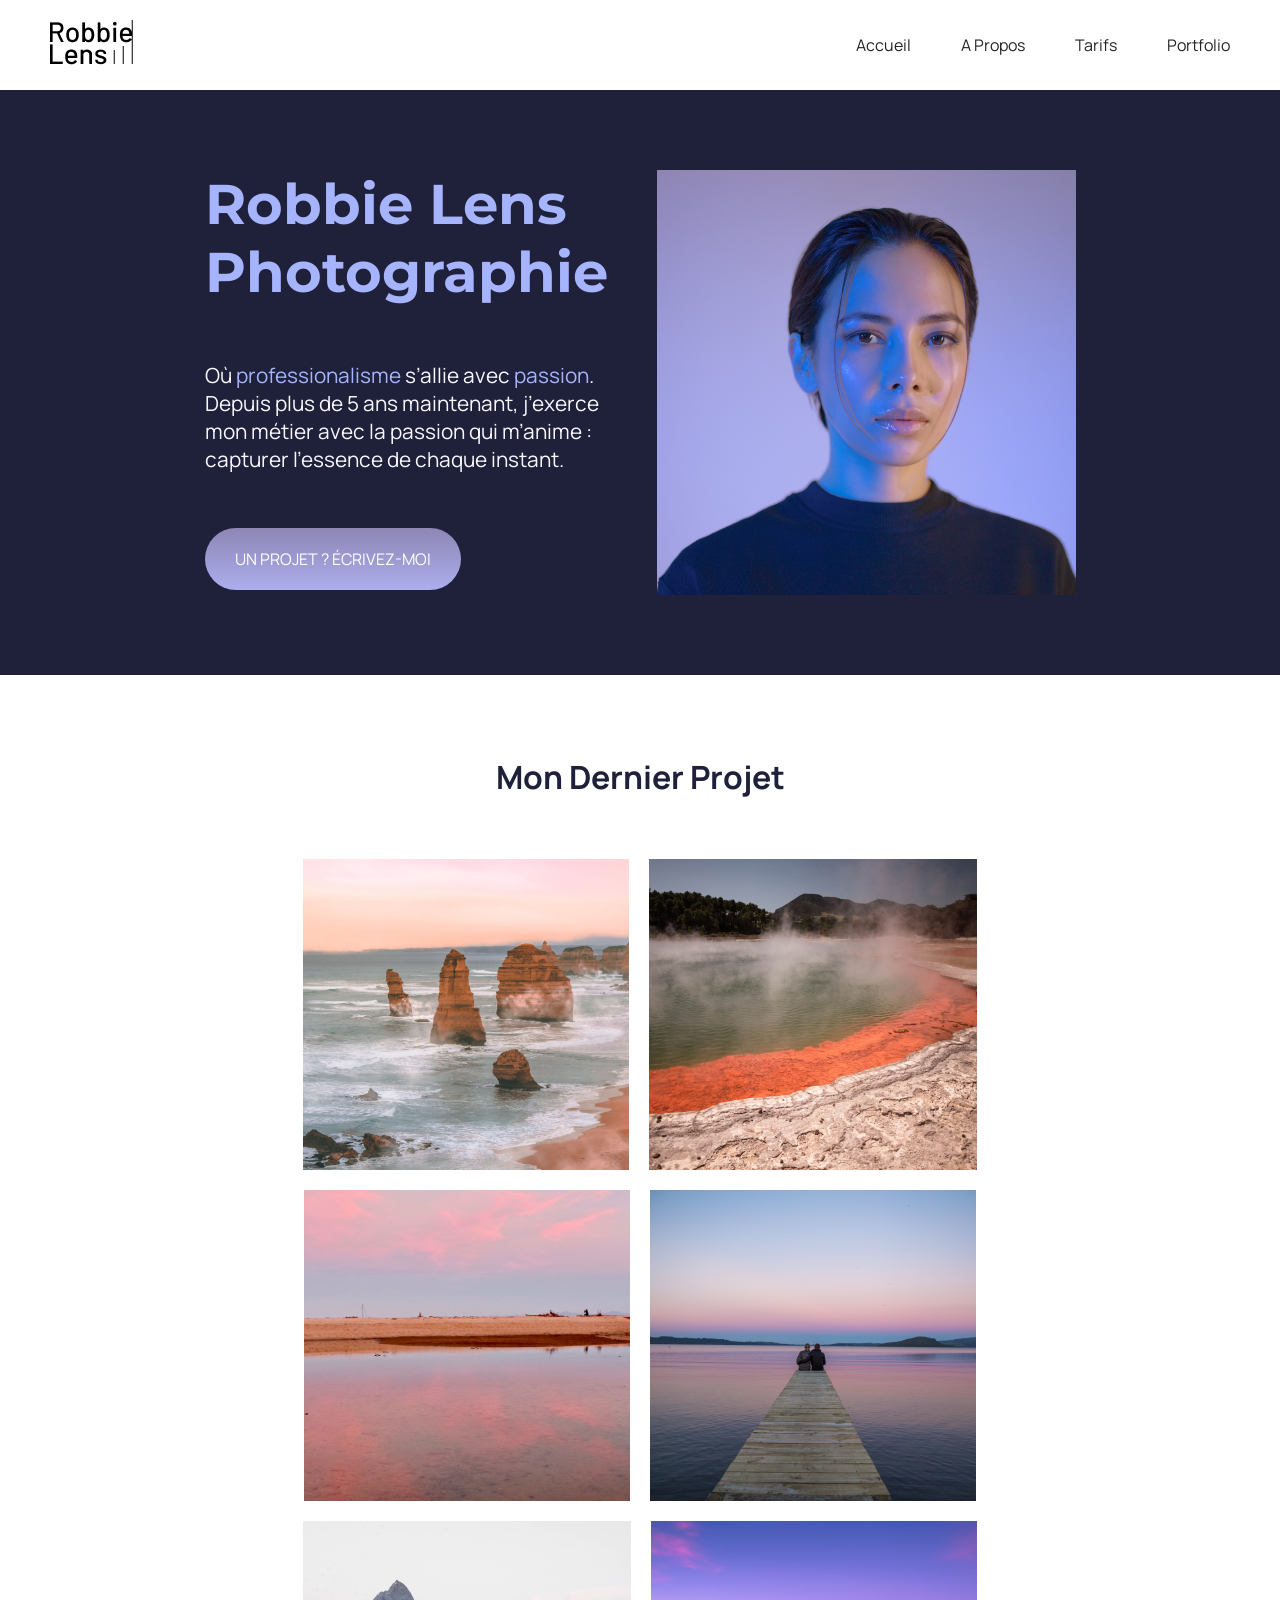
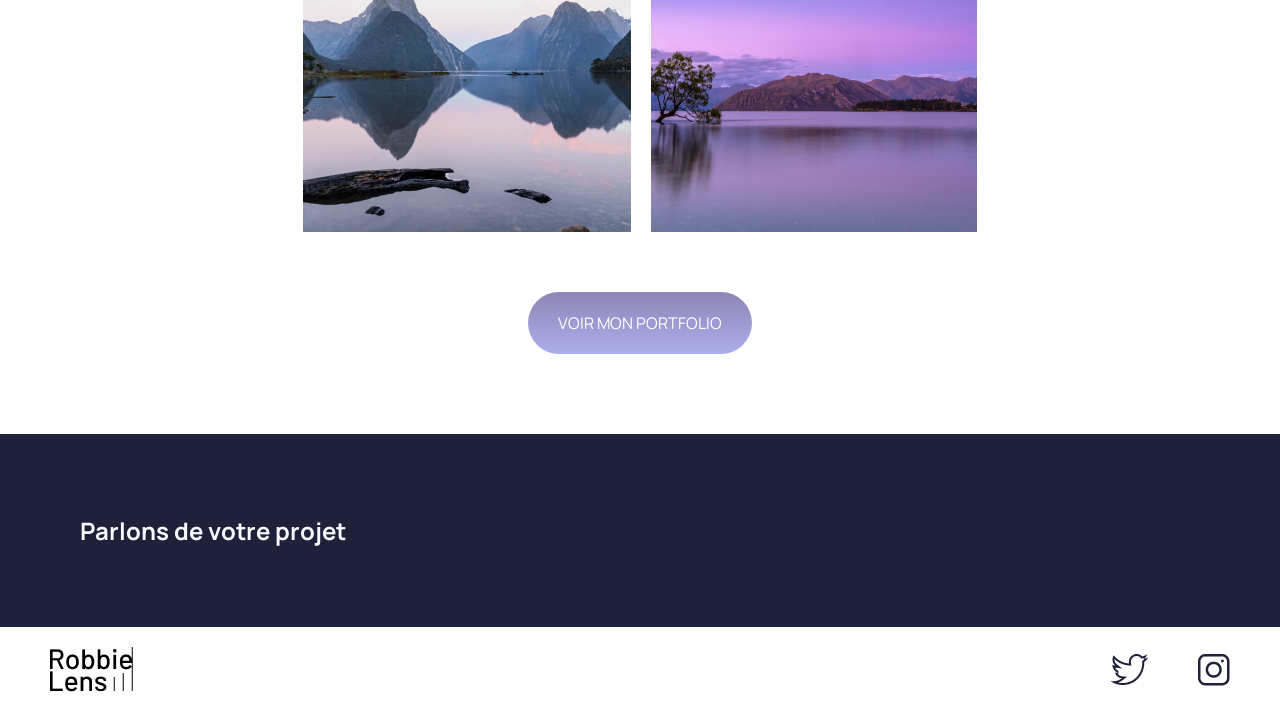
==== index.html @ a476507d "Initial Commit" ====
<!doctype html>
<html lang="fr">
  <head>
    <meta charset="utf-8" />
    <title>Accueil – Robbie Lens Photographie</title>
    <link rel="stylesheet" href="style.css" />
    <link rel="preconnect" href="https://fonts.googleapis.com" />
    <link rel="preconnect" href="https://fonts.gstatic.com" crossorigin />
    <link
      href="https://fonts.googleapis.com/css2?family=Manrope:wght@200..800&family=Montserrat:ital,wght@0,100..900;1,100..900&display=swap"
      rel="stylesheet" />
  </head>
  <body>
    <header>
      <nav class="header">
        <a href="index.html">
          <img src="images/logo.png" alt="Logo Robbie Lens" />
        </a>
        <div class="links">
          <a href="index.html">Accueil</a>
          <a href="a-propos.html">A Propos</a>
          <a href="tarifs.html">Tarifs</a>
          <a href="portfolio.html">Portfolio</a>
        </div>
      </nav>
    </header>
    <main>
      <section class="home">
        <img src="images/robbie-lens.png" alt="robbie lens portrait photo" />
        <div class="home-presentation">
          <h1>Robbie Lens Photographie</h1>
          <p>
            Où <em>professionalisme</em> s’allie avec <em>passion</em>. Depuis
            plus de 5 ans maintenant, j’exerce mon métier avec la passion qui
            m’anime : capturer l’essence de chaque instant.
          </p>
          <a href="" class="cta">UN PROJET ? ÉCRIVEZ-MOI</a>
        </div>
      </section>
      <section class="dernier-projet">
        <h2>Mon Dernier Projet</h2>
        <div class="dernier-projet-photos">
          <img src="images/element-1.png" alt="" />
          <img src="images/element-2.png" alt="" />
          <img src="images/element-3.png" alt="" />
          <img src="images/element-4.png" alt="" />
          <img src="images/element-5.png" alt="" />
          <img src="images/element-6.png" alt="" />
        </div>
        <a href="" class="cta">VOIR MON PORTFOLIO</a>
      </section>
      <section class="votre-projet">
        <h2>Parlons de votre projet</h2>
      </section>
    </main>
    <footer>
      <a href="index.html">
        <img src="images/logo.png" alt="Logo Robbie Lens" />
      </a>
      <div class="social-medias">
        <a target="_blank" href="https://x.com/">
          <img src="images/twitter.png" alt="twitter" class="icons"
        /></a>
        <a target="_blank" href="https://www.instagram.com/">
          <img src="images/instagram.png" alt="insta" class="icons" />
        </a>
      </div>
    </footer>
  </body>
</html>
---- style.css ----
* {
  margin: 0;
}
body {
  background-color: #1f2039;
  font-size: 1em;
  font-family: "Manrope", sans-serif;
}

h1 {
  font-size: 3.5em;
  color: #a5b4fc;
  font-family: "Montserrat";
}
h2 {
  color: #f9f8ff;
}
p,
li {
  font-size: 1.3em;
  font-family: "Manrope";
  color: #f9f8ff;
}

a {
  color: #242424;
  text-decoration: none;
  font-family: "Manrope";
}
em {
  color: #a5b4fc;
  font-style: normal;
}

.cta {
  background: linear-gradient(#8e86b5, #acaeed);
  color: white;
  border-radius: 50px;
  padding: 20px 30px;
}
.container {
  border-right: 1px solid #8e86b5;
  border-bottom: 1px solid #8e86b5;
  padding: 50px;
  margin: auto;
}
a:hover {
  text-decoration: underline;
}
.cta:hover {
  background: linear-gradient(#696484, #8788ba);
  text-decoration: none;
}
.icons:hover {
  opacity: 0.5;
}
section {
  padding: 80px;
}
.container h2 {
  margin-top: 30px;
}

.container ul {
  margin-top: 30px;
}
.a-propos-main {
  width: 60%;
  margin: auto;
  min-height: 800px;
}

.home {
  display: flex;
  justify-content: center;
  flex-direction: row-reverse;
  flex-wrap: wrap;
  gap: 50px;
}
.home-presentation {
  display: flex;
  height: 420px;
  width: 402px;
  flex-direction: column;
  justify-content: space-between;
  align-items: flex-start;
}
footer,
.header {
  display: flex;
  justify-content: space-between;
  align-items: center;
  margin-top: auto;
  background-color: white;
  padding: 20px 50px 20px 50px;
}
.links,
.social-medias {
  display: flex;
  gap: 50px;
}
.dernier-projet {
  background-color: white;
  display: flex;
  flex-direction: column;
  align-items: center;
  gap: 60px;
  height: auto;
}
.dernier-projet h2 {
  color: #1f2039;
  font-size: 2em;
}
.dernier-projet-photos {
  display: flex;
  width: 90%;
  max-width: 1060px;
  min-height: 650px;
  gap: 20px;
  flex-wrap: wrap;
  flex-direction: row;
  justify-content: center;
}
.portfolio-section-photos {
  background-color: white;
}
.portfolio-section-photos h2 {
  margin-bottom: 80px;
  color: #242424;
}
.paysages {
  display: grid;
  gap: 15px;
  grid-template: repeat(3, 300px) / repeat(3, 1fr);
  margin-bottom: 80px;
}
.portraits {
  display: grid;
  gap: 15px;
  grid-template: repeat(2, 300px) / repeat(3, 1fr);
  margin-bottom: 80px;
}
.portfolio-photos img {
  width: 100%;
  height: 100%;
  object-fit: cover;
}
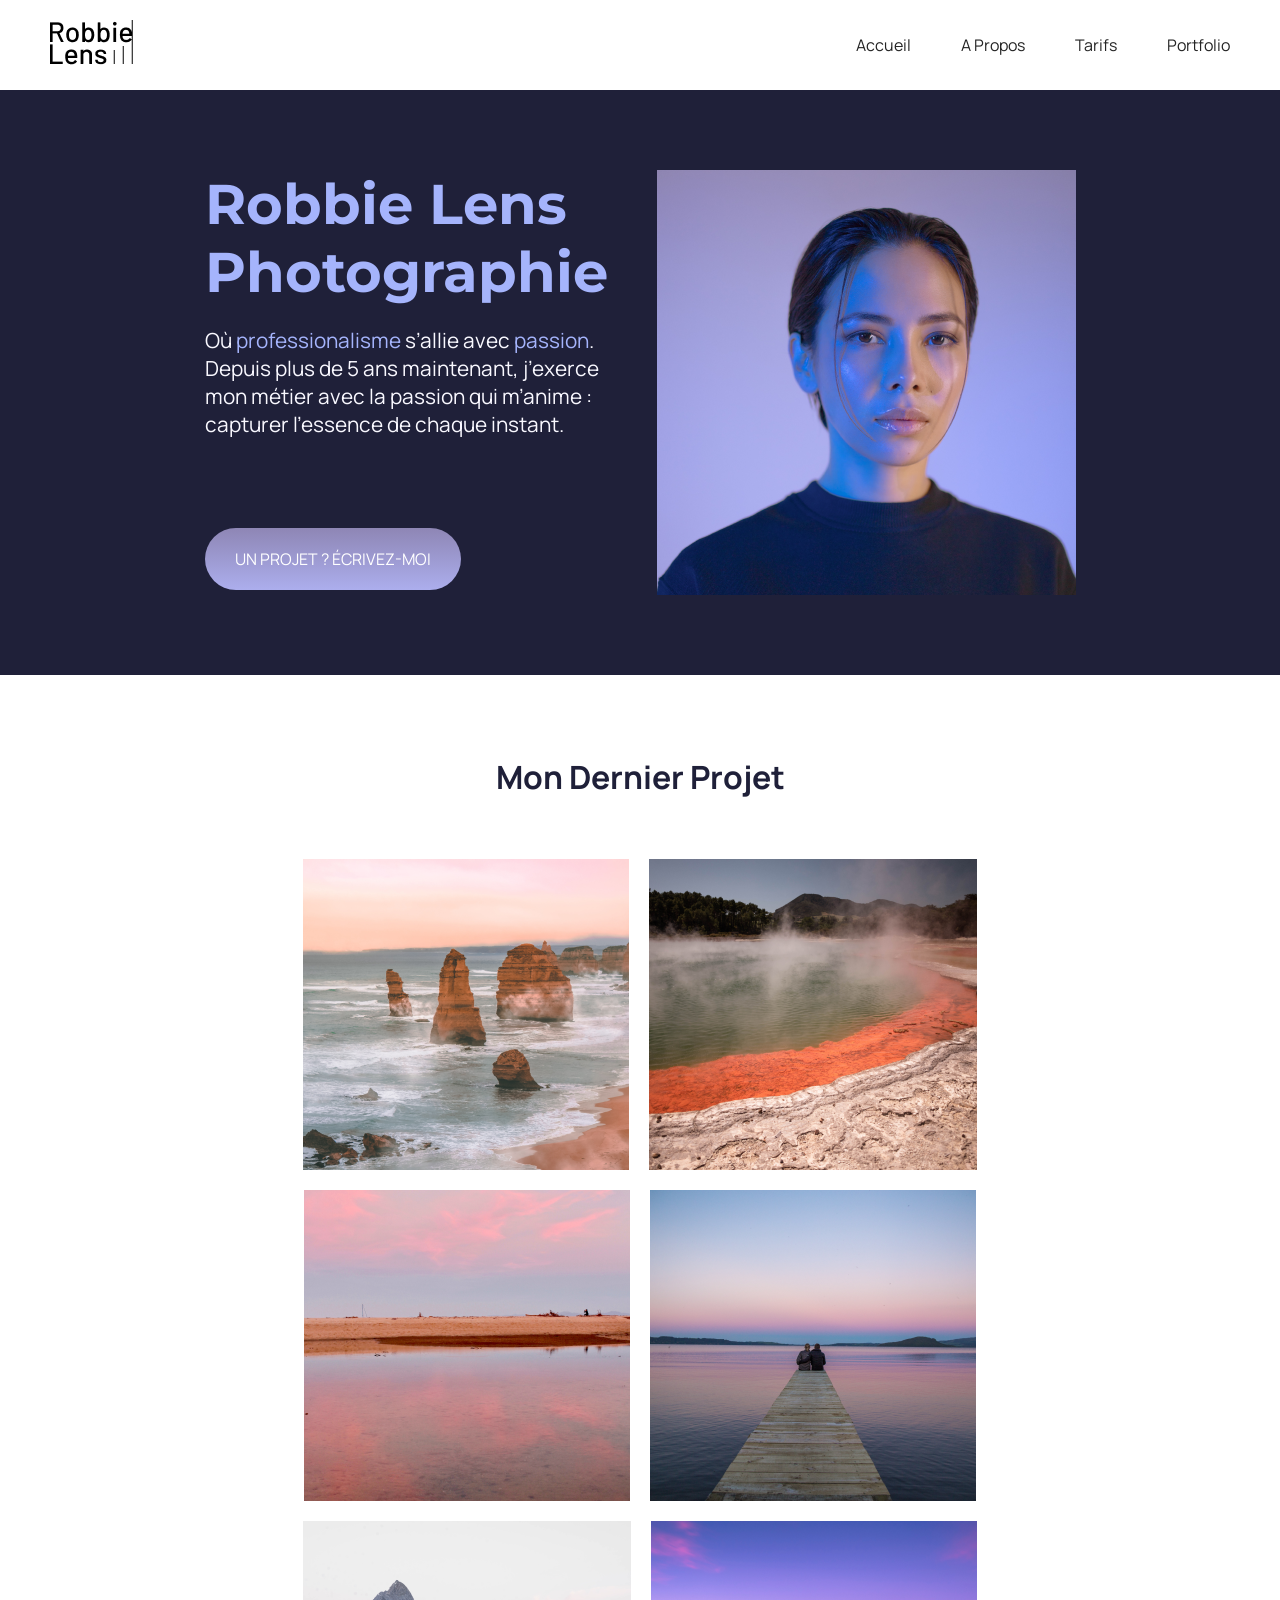
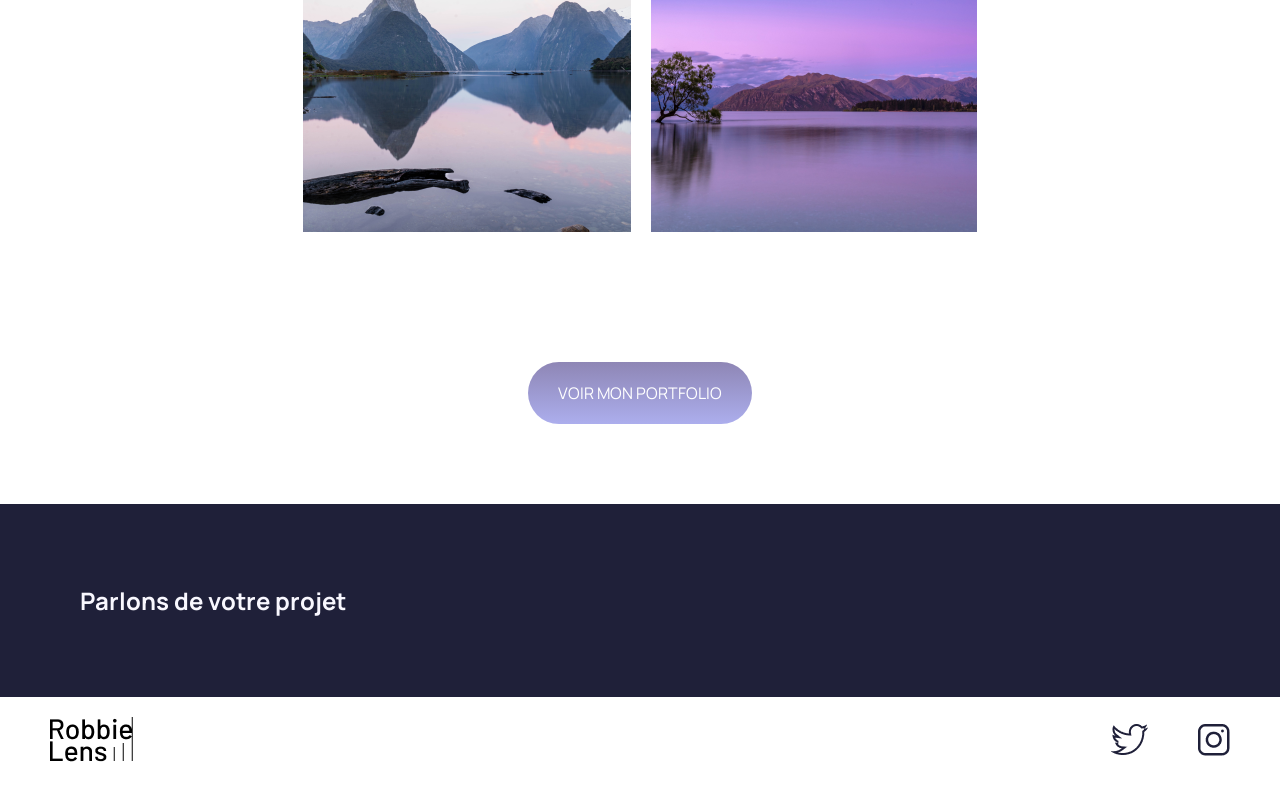
==== commit 27b41269: "New tarifs page" ====
--- a/index.html
+++ b/index.html
@@ -12,7 +12,7 @@
   </head>
   <body>
     <header>
-      <nav class="header">
+      <nav>
         <a href="index.html">
           <img src="images/logo.png" alt="Logo Robbie Lens" />
         </a>
--- a/style.css
+++ b/style.css
@@ -37,6 +37,12 @@
   color: white;
   border-radius: 50px;
   padding: 20px 30px;
+  display: inline-block;
+  margin-top: 70px;
+}
+.voir-portfolio {
+  display: flex;
+  justify-content: center;
 }
 .container {
   border-right: 1px solid #8e86b5;
@@ -86,7 +92,7 @@
   align-items: flex-start;
 }
 footer,
-.header {
+nav {
   display: flex;
   justify-content: space-between;
   align-items: center;
@@ -137,11 +143,41 @@
 .portraits {
   display: grid;
   gap: 15px;
-  grid-template: repeat(2, 300px) / repeat(3, 1fr);
+  grid-template: repeat(2, 400px) / repeat(3, 1fr);
   margin-bottom: 80px;
 }
 .portfolio-photos img {
   width: 100%;
   height: 100%;
   object-fit: cover;
+  position: absolute;
+  z-index: 1;
 }
+.lien-conteneur-photo {
+  position: relative;
+  overflow: hidden;
+}
+.photo-hover {
+  background-color: rgba(0, 0, 0, 0.7);
+  position: absolute;
+  z-index: -1;
+  width: 100%;
+  height: 100%;
+  display: flex;
+  justify-content: center;
+  align-items: center;
+  color: #f9f8ff;
+}
+.lien-conteneur-photo:hover .photo-hover {
+  z-index: 2;
+}
+td,
+th {
+  border: 1px solid #8788ba;
+  color: white;
+  padding: 50px;
+}
+table {
+  border-collapse: collapse;
+  margin: auto;
+}
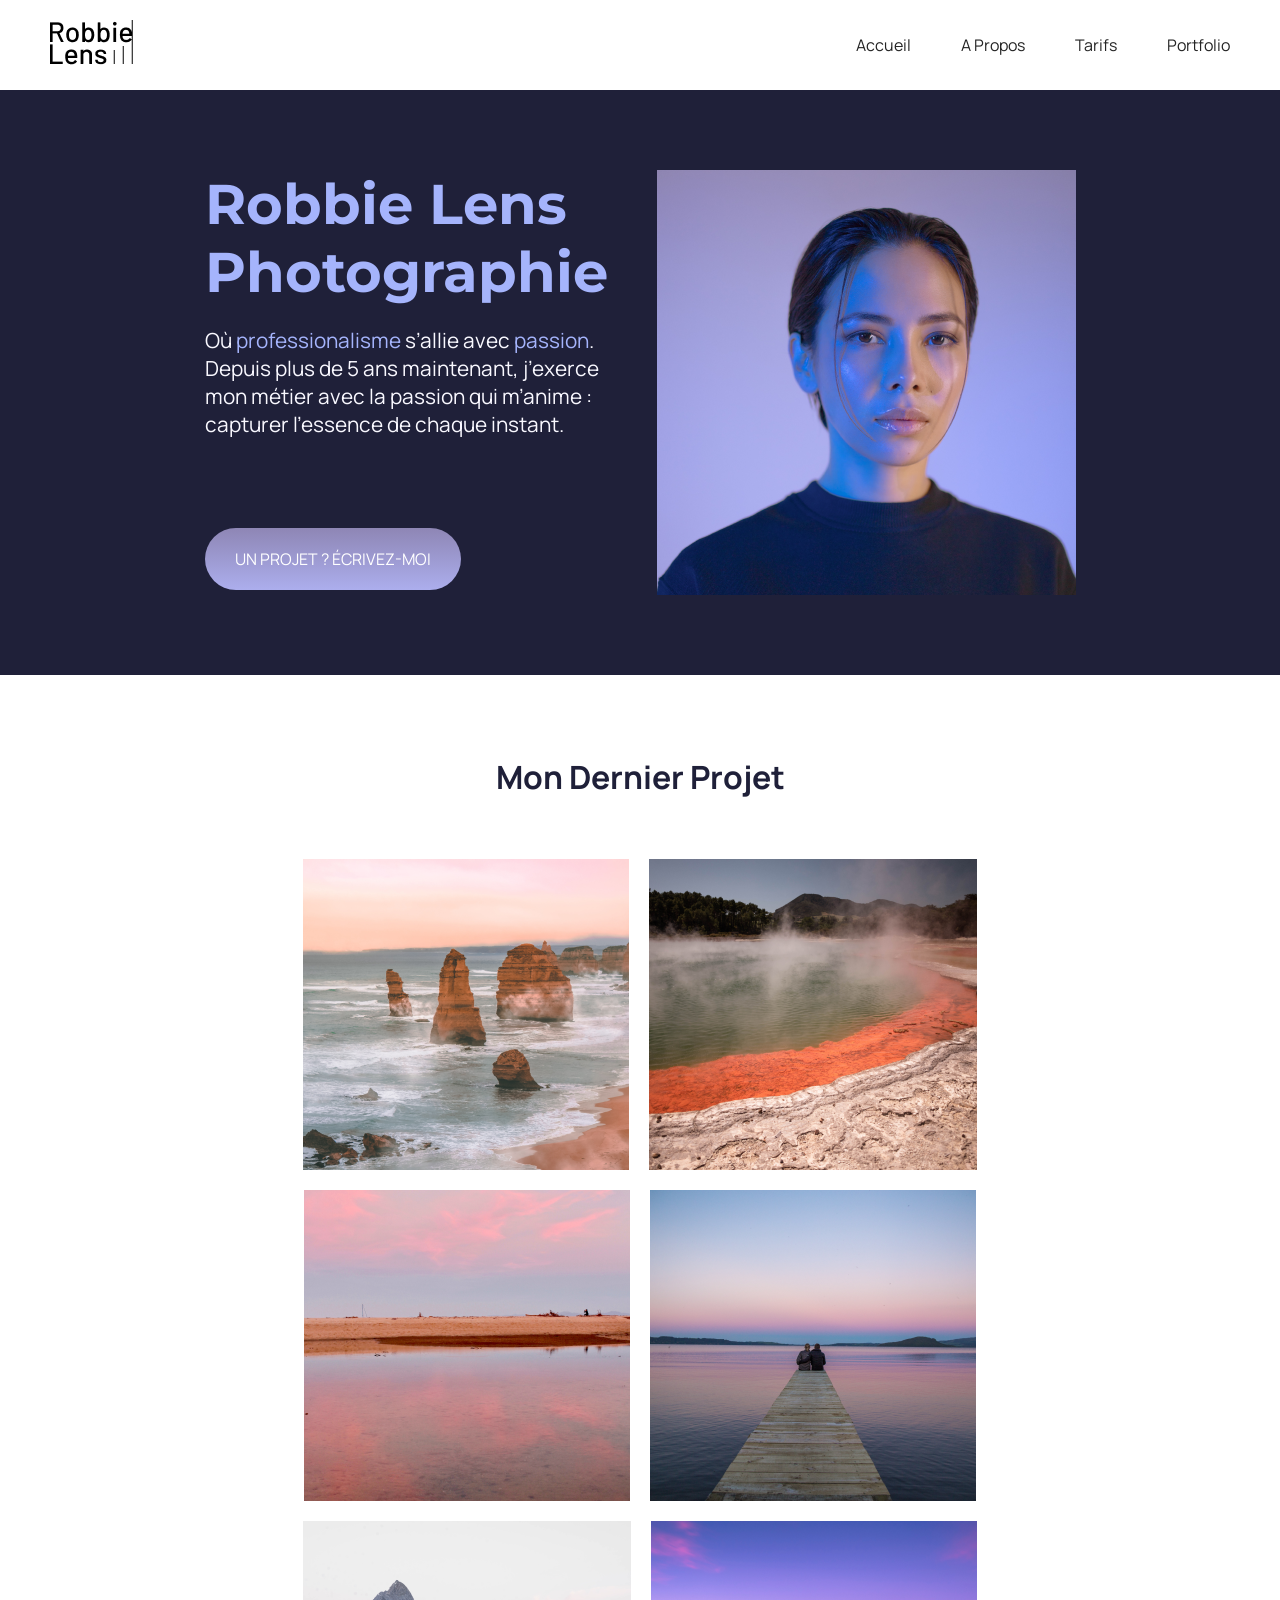
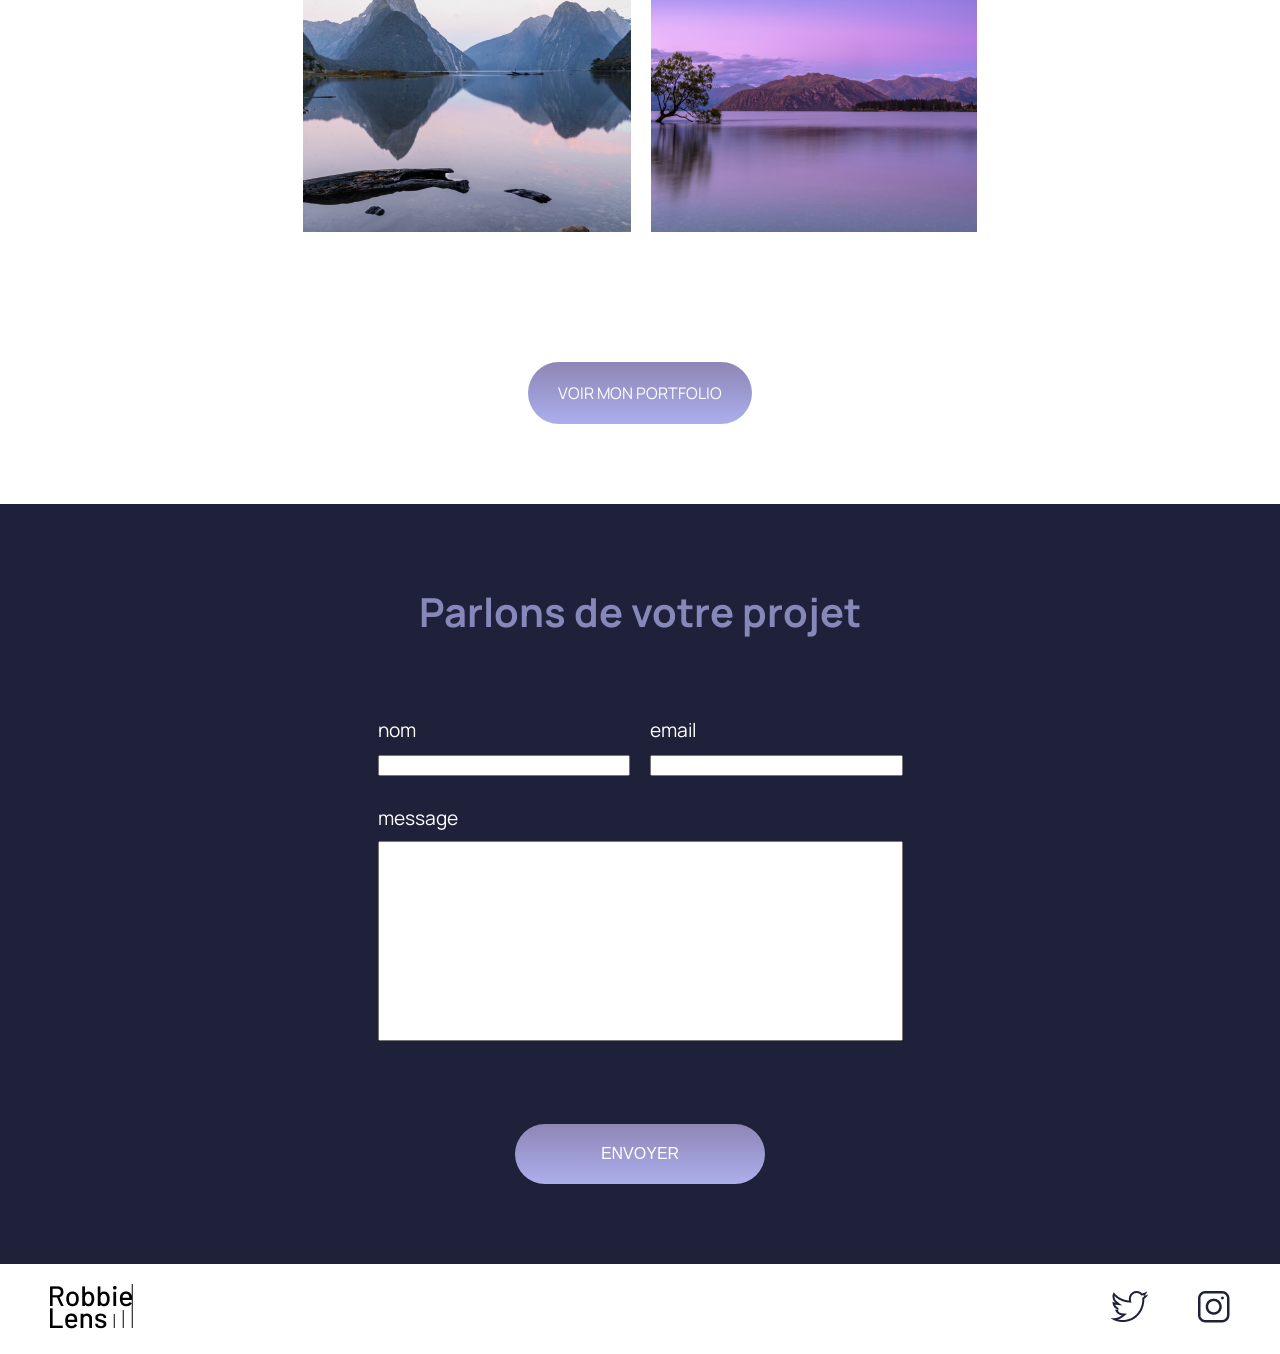
==== commit 0291a335: "Added Responsive" ====
--- a/index.html
+++ b/index.html
@@ -2,6 +2,7 @@
 <html lang="fr">
   <head>
     <meta charset="utf-8" />
+    <meta name="viewport" content="width=device-width, initial-scale=1.0" />
     <title>Accueil – Robbie Lens Photographie</title>
     <link rel="stylesheet" href="style.css" />
     <link rel="preconnect" href="https://fonts.googleapis.com" />
@@ -49,8 +50,26 @@
         </div>
         <a href="" class="cta">VOIR MON PORTFOLIO</a>
       </section>
-      <section class="votre-projet">
-        <h2>Parlons de votre projet</h2>
+
+      <section>
+        <form action="">
+          <h2>Parlons de votre projet</h2>
+          <div class="name-email">
+            <div>
+              <label for="name">nom</label>
+              <input type="text" id="name" name="nom" required />
+            </div>
+            <div>
+              <label for="email">email</label>
+              <input type="email" id="email" name="email" required />
+            </div>
+          </div>
+          <div>
+            <label for="message">message</label>
+            <textarea name="message" id="message" required></textarea>
+          </div>
+          <input id="submit" type="submit" name="enver" value="ENVOYER" />
+        </form>
       </section>
     </main>
     <footer>
--- a/style.css
+++ b/style.css
@@ -1,5 +1,6 @@
 * {
   margin: 0;
+  box-sizing: border-box;
 }
 body {
   background-color: #1f2039;
@@ -171,13 +172,145 @@
 .lien-conteneur-photo:hover .photo-hover {
   z-index: 2;
 }
+.tarifs-page {
+  display: flex;
+  justify-content: center;
+  margin-bottom: 50px;
+}
+.tarifs-main {
+  width: 70%;
+  min-height: 800px;
+  display: flex;
+  flex-direction: column;
+  align-items: stretch;
+}
 td,
 th {
   border: 1px solid #8788ba;
   color: white;
-  padding: 50px;
+  padding: 50px 0 50px 0;
+  text-align: center;
+}
+th {
+  padding: 20px 0 20px 0;
 }
 table {
   border-collapse: collapse;
   margin: auto;
-}
+  width: 100%;
+}
+.tarifs h1 {
+  font-weight: 300;
+  margin-left: 5px;
+}
+.studio-pro,
+.tarifs {
+  padding: 0;
+  margin: 60px 0 60px 0;
+}
+.studio-pro h2 {
+  color: #a5b4fc;
+  margin-bottom: 50px;
+}
+.jobs {
+  display: flex;
+  justify-content: space-between;
+  flex-wrap: wrap;
+  min-width: 350px;
+  margin-top: 50px;
+}
+@media (max-width: 860px) {
+  .jobs {
+    justify-content: center;
+  }
+}
+
+.jobs div {
+  border-bottom: 1px solid #8788ba;
+  border-right: 1px solid #8788ba;
+  width: 260px;
+  height: 260px;
+  display: flex;
+  flex-direction: column;
+  justify-content: space-around;
+  padding: 20px;
+  margin-bottom: 50px;
+}
+.jobs h3,
+.jobs h4 {
+  color: #8788ba;
+}
+.jobs h3 {
+  font-size: 1.5em;
+}
+.jobs p {
+  font-size: 1em;
+}
+.jobs p:last-child {
+  font-size: 0.7em;
+}
+/* form */
+form {
+  display: flex;
+  flex-direction: column;
+  justify-content: space-between;
+  align-items: center;
+  width: 60%;
+  height: 600px;
+  margin: auto;
+}
+form h2 {
+  color: #8788ba;
+  font-size: 2.5em;
+  margin-bottom: 50px;
+}
+
+form label {
+  color: white;
+}
+.name-email {
+  width: 80vw;
+  max-width: 525px;
+  display: flex;
+  gap: 20px;
+}
+.name-email > * {
+  flex-grow: 1;
+}
+input {
+  width: 100%;
+}
+#submit {
+  margin-top: 50px;
+  width: 250px;
+  height: 60px;
+  border-radius: 50px;
+  color: white;
+  font-size: 1em;
+  border: none;
+  background: linear-gradient(#8e86b5, #acaeed);
+}
+label {
+  display: block;
+  margin-bottom: 10px;
+  font-size: 1.2em;
+}
+textarea {
+  width: 80vw;
+  max-width: 525px;
+  height: 200px;
+  resize: none;
+}
+@media screen and (max-width: 1000px) {
+  h1 {
+    font-size: 2em;
+  }
+  form {
+    width: 80%;
+  }
+}
+@media screen and (max-width: 700px) {
+  .name-email {
+    flex-direction: column;
+  }
+}
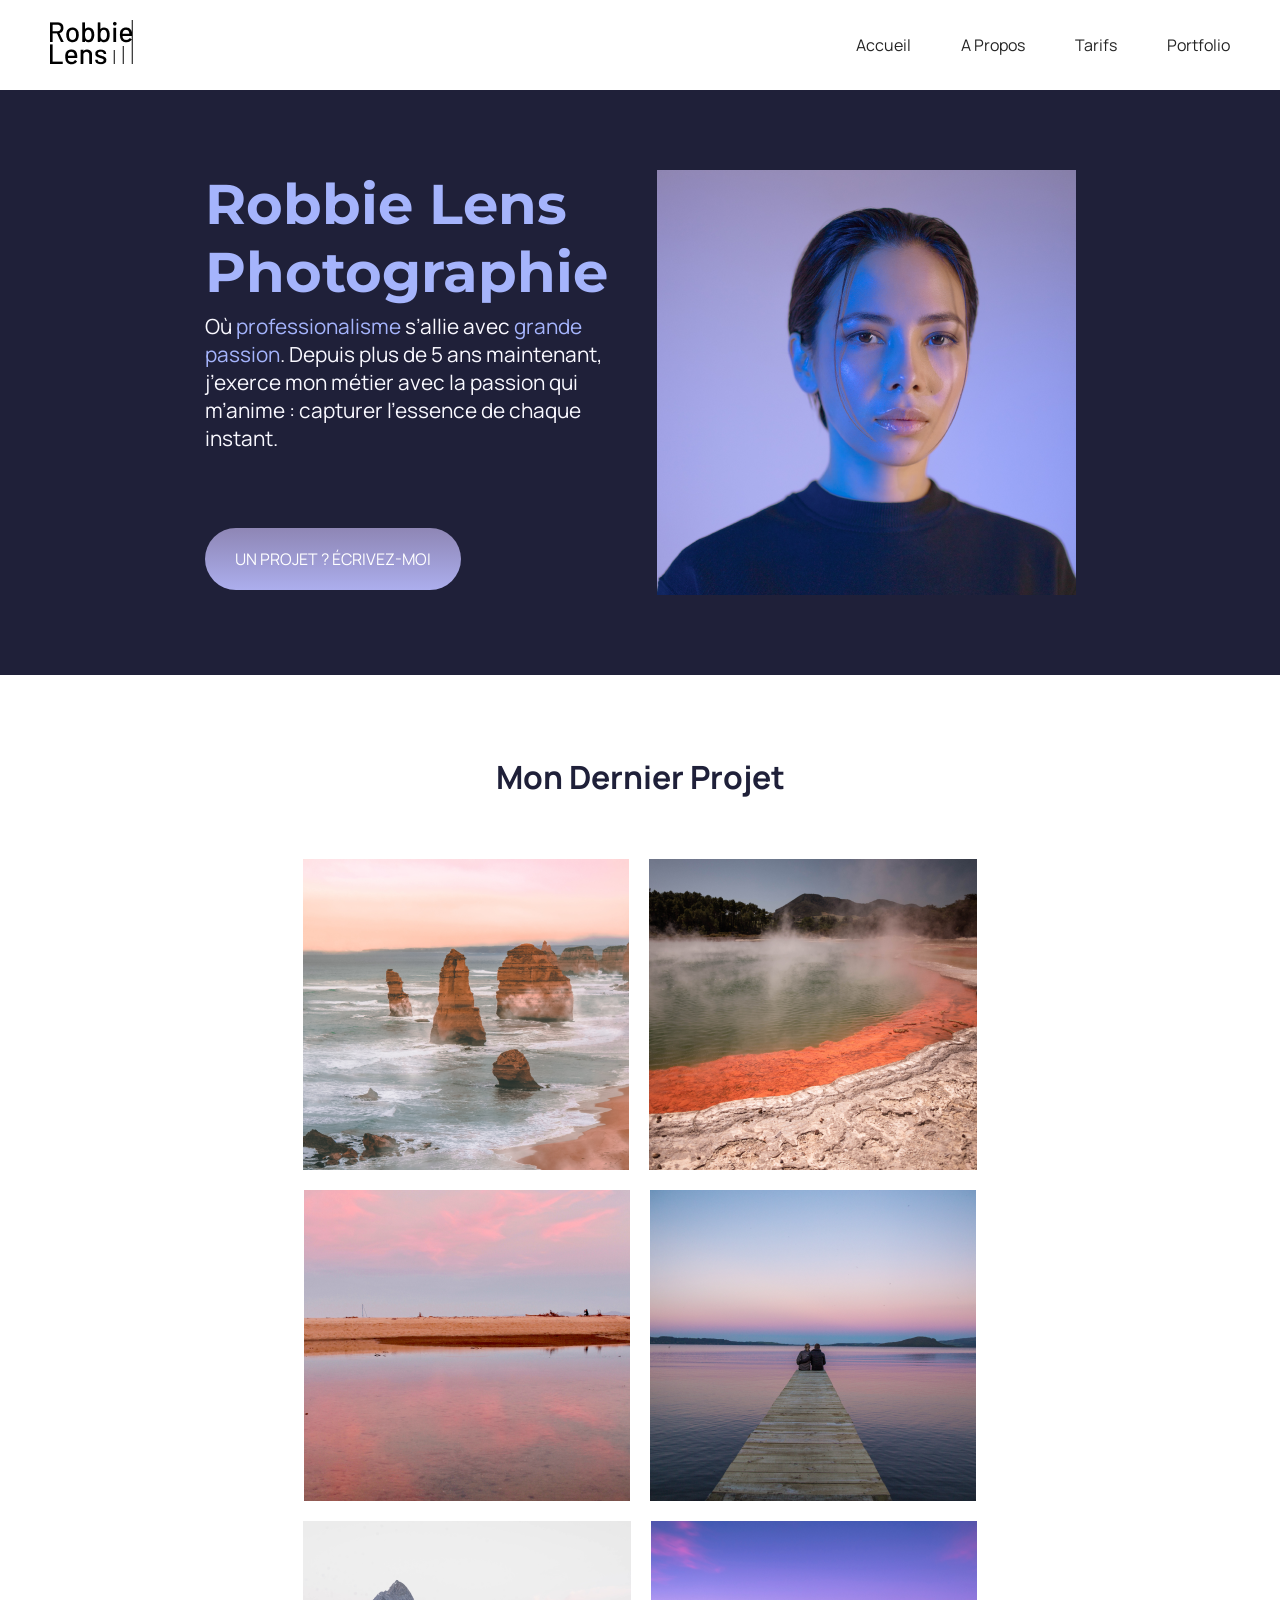
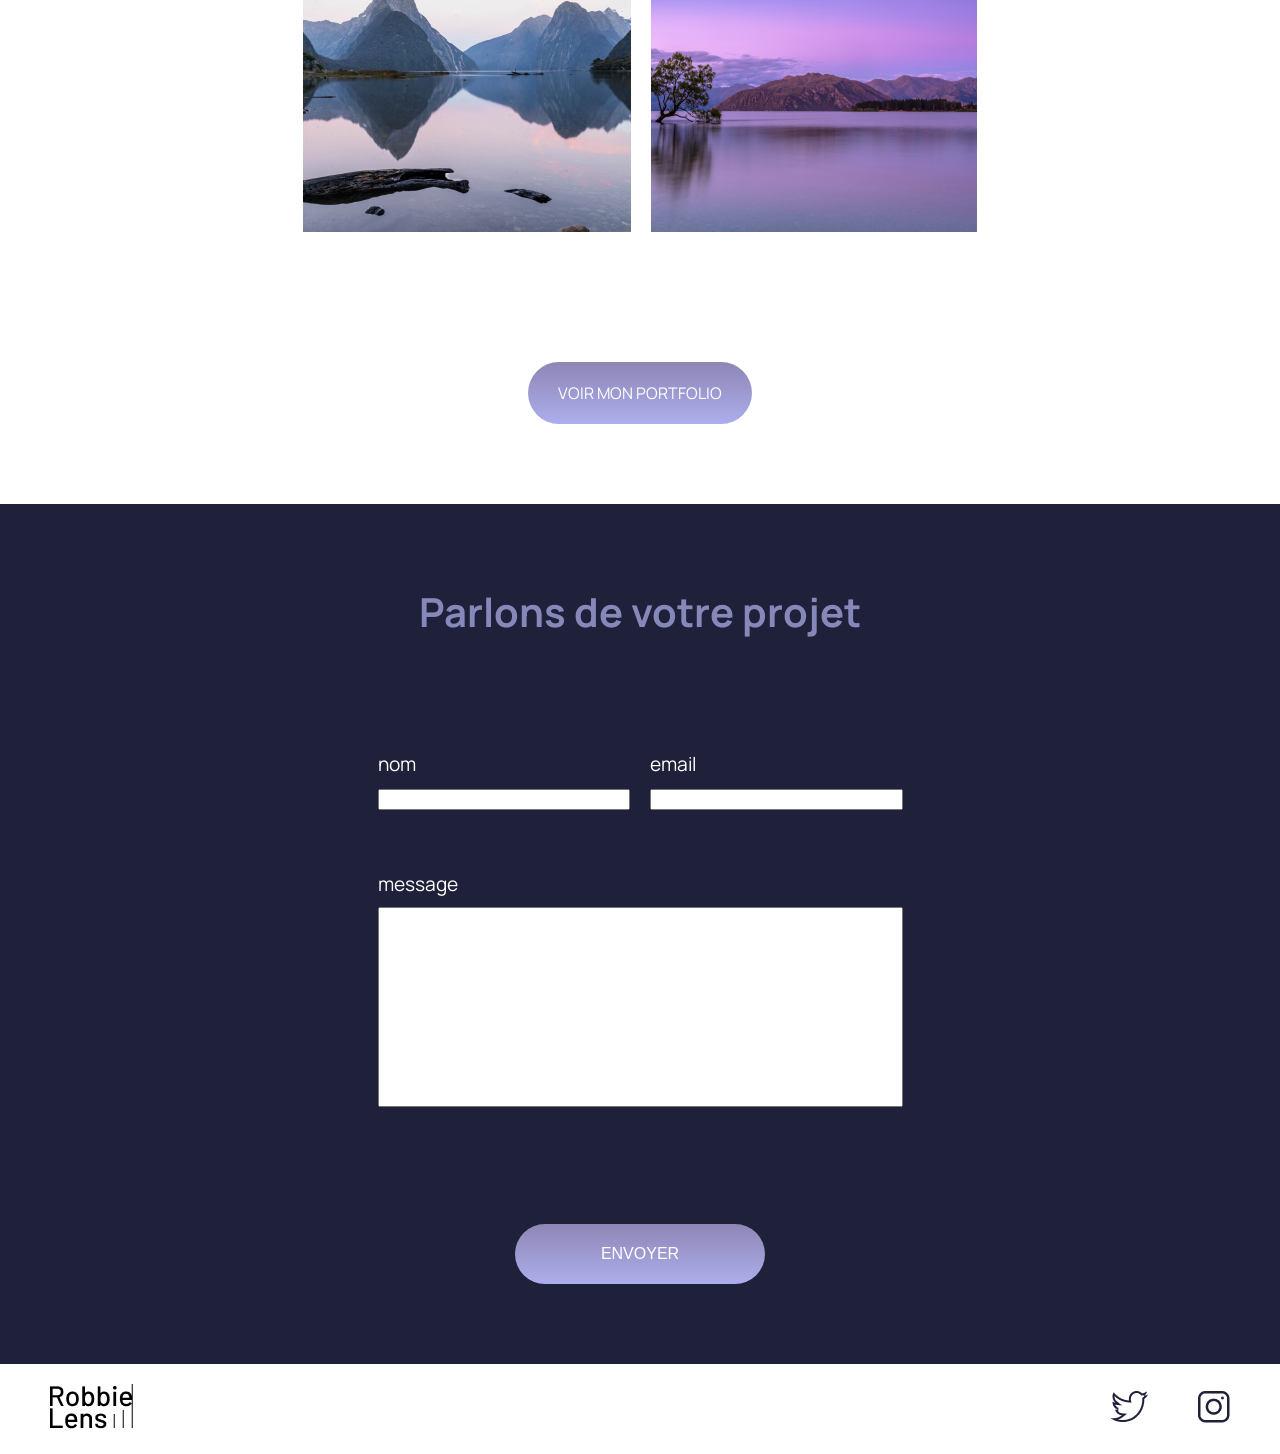
==== commit 167656f4: "test" ====
--- a/index.html
+++ b/index.html
@@ -31,9 +31,9 @@
         <div class="home-presentation">
           <h1>Robbie Lens Photographie</h1>
           <p>
-            Où <em>professionalisme</em> s’allie avec <em>passion</em>. Depuis
-            plus de 5 ans maintenant, j’exerce mon métier avec la passion qui
-            m’anime : capturer l’essence de chaque instant.
+            Où <em>professionalisme</em> s’allie avec <em>grande passion</em>.
+            Depuis plus de 5 ans maintenant, j’exerce mon métier avec la passion
+            qui m’anime : capturer l’essence de chaque instant.
           </p>
           <a href="" class="cta">UN PROJET ? ÉCRIVEZ-MOI</a>
         </div>
--- a/style.css
+++ b/style.css
@@ -101,6 +101,7 @@
   background-color: white;
   padding: 20px 50px 20px 50px;
 }
+
 .links,
 .social-medias {
   display: flex;
@@ -140,11 +141,12 @@
   gap: 15px;
   grid-template: repeat(3, 300px) / repeat(3, 1fr);
   margin-bottom: 80px;
+  border: 1px solid pink;
 }
 .portraits {
   display: grid;
   gap: 15px;
-  grid-template: repeat(2, 400px) / repeat(3, 1fr);
+  grid-template: repeat(2, 500px) / repeat(3, 1fr);
   margin-bottom: 80px;
 }
 .portfolio-photos img {
@@ -256,7 +258,7 @@
   justify-content: space-between;
   align-items: center;
   width: 60%;
-  height: 600px;
+  height: 700px;
   margin: auto;
 }
 form h2 {
@@ -273,9 +275,16 @@
   max-width: 525px;
   display: flex;
   gap: 20px;
+  border-radius: 15px;
 }
 .name-email > * {
   flex-grow: 1;
+}
+.name-email input:focus,
+textarea:focus {
+  border: 3px solid #8788ba;
+  outline: none;
+  border-radius: 15px;
 }
 input {
   width: 100%;
@@ -308,9 +317,39 @@
   form {
     width: 80%;
   }
+  section {
+    padding: 20px;
+  }
+  .a-propos-main {
+    width: 90%;
+    padding-top: 40px;
+  }
 }
 @media screen and (max-width: 700px) {
   .name-email {
     flex-direction: column;
   }
-}
+  nav {
+    flex-direction: column;
+  }
+  .links {
+    flex-direction: column;
+    gap: 20px;
+    margin-top: 20px;
+  }
+  .links a {
+    position: relative;
+  }
+  .links a::after {
+    content: "";
+    height: 0.1em;
+    width: 100%;
+    background-color: rgb(194, 193, 193);
+    position: absolute;
+    bottom: -10px;
+    left: 0;
+  }
+  #submit {
+    padding: 10px;
+  }
+}
